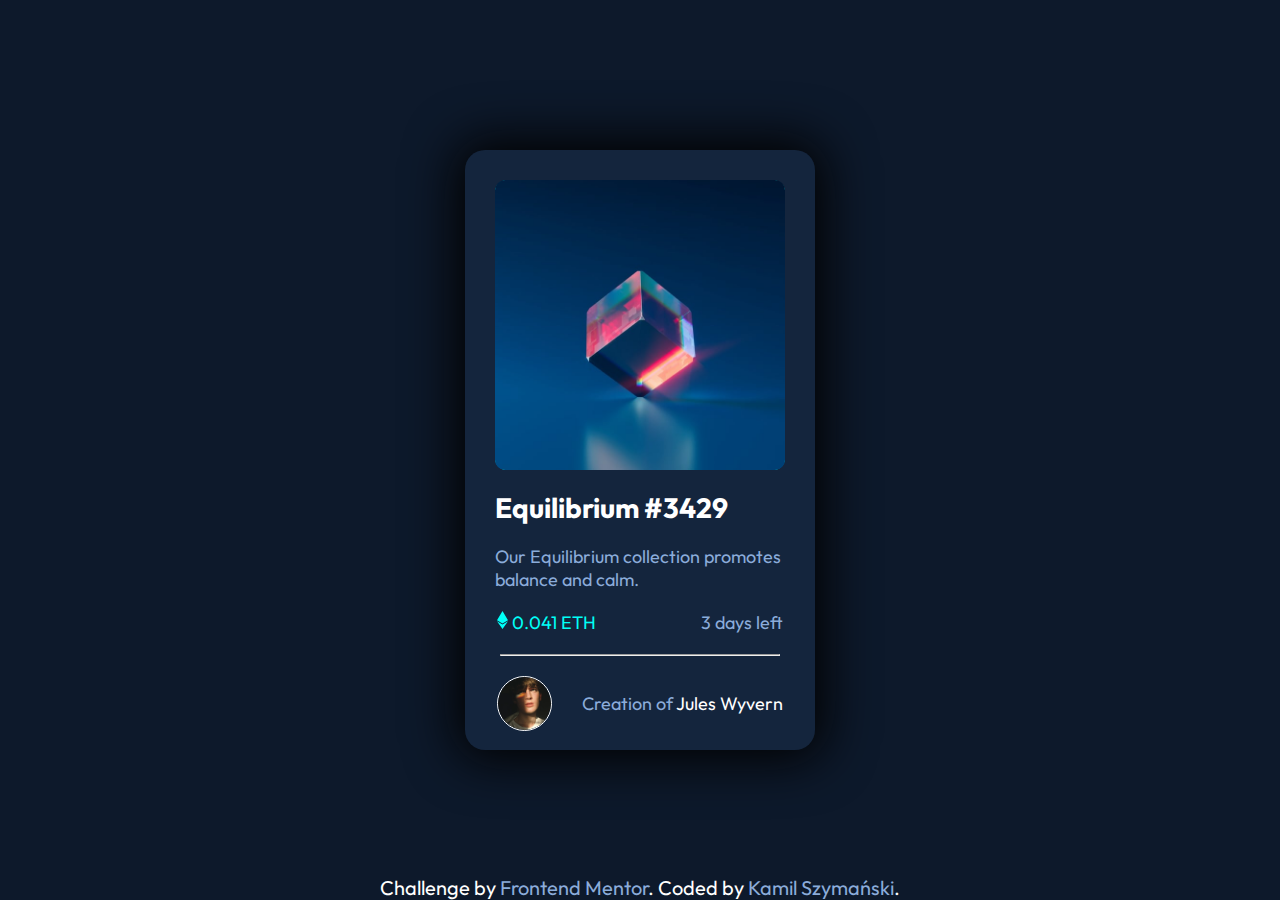
==== Challenge 1 - NFT preview card component/index.html @ 508d5bfb "Add files via upload" ====
<!DOCTYPE html>
<html lang="en">
  <head>
    <meta charset="UTF-8" />
    <meta name="viewport" content="width=device-width, initial-scale=1.0" />
    <meta name=”description” content="NFT preview card component">
    <!-- displays site properly based on user's device -->
    <link
      rel="icon"
      type="image/png"
      sizes="32x32"
      href="./images/favicon-32x32.png"
    />
    <title>Frontend Mentor | NFT preview card component</title>
    <link rel="stylesheet" href="style.css" />
  </head>
  <body>
    <main class="main">
      <div class="images">
        <img class="img_eye" src="images/icon-view.svg" alt="eye_icon" />
        <img
          class="image__main"
          src="images/image-equilibrium.jpg"
          alt="main_image"
        />
      </div>
      <h1 class="main_heading">Equilibrium #3429</h1>
      <p class="paragraph">
        Our Equilibrium collection promotes balance and calm.
      </p>
      <div class="price__time">
        <p class="price">
          <img src=images/icon-ethereum.svg alt="etherum_icon"> 0.041 ETH
        </p>
        <p class="time">3 days left</p>
      </div>
      <hr />
      <div class="info">
        <img class="creator" src="images/image-avatar.png" alt="avatar" />
        <p class="name">
          Creation of <span class="span__text">Jules Wyvern</span>
        </p>
      </div>
    </main>
    <div class="attribution">
      Challenge by
      <a href="https://www.frontendmentor.io?ref=challenge" target="_blank"
        >Frontend Mentor</a
      >. Coded by
      <a href="https://github.com/szymKamil" target="_blank">Kamil Szymański</a
      >.
    </div>
  </body>
</html>
---- Challenge 1 - NFT preview card component/style.css ----
@import url("https://fonts.googleapis.com/css2?family=Lato:ital,wght@0,100;0,300;0,400;0,700;0,900;1,100;1,300;1,400;1,700&family=Outfit:wght@300;400;600&family=Poppins&display=swap");

:root {
  --veryDarkBlueMain: hsl(217, 54%, 11%);
  --veryDarkBlueSecondary: hsl(216, 50%, 16%);
  --veryDarkBlueLine: hsl(215, 32%, 27%);
  --white: hsl(0, 0%, 100%);
  --softBlue: hsl(215, 51%, 70%);
  --cyan: hsl(178, 100%, 50%);
  --black: rgb(3, 3, 3);
}

* {
  box-sizing: border-box;
  margin: 0;
  padding: 0;
}

html {
  font-size: 62.5%;
  font-family: "Outfit", sans-serif;
}

body {
  background-color: var(--veryDarkBlueMain);
  display: flex;
  justify-content: center;
  align-items: center;
}

.main {
  position: absolute;
  background: var(--veryDarkBlueSecondary);
  top: 15rem;
  border-radius: 2rem;
  height: 60rem;
  width: 35rem;
  box-shadow: 0 0 5rem 1rem var(--black);
  display: flex;
  flex-direction: column;
}

.images {
  display: flex;
  justify-content: center;
  align-items: center;
  margin-top: 3rem;
  margin-left: auto;
  margin-right: auto;
  width: 29rem;
  height: 29rem;
  background-color: var(--cyan);
  border-radius: 1.2rem;
}

.image__main {
  width: 100%;
  margin-left: auto;
  margin-right: auto;
  border-radius: 1rem;
  z-index: 1;
}

.img_eye {
  position: absolute;
}

.main_heading {
  color: var(--white);
  font-size: 2.8rem;
  margin: 2rem 3rem;
}

.paragraph,
.name {
  color: var(--softBlue);
  font-size: 1.8rem;
  margin-left: 3rem;
}

.price__time,
.info {
  margin: 2rem 3.2rem;
  display: flex;
  justify-content: space-between;
  align-items: center;
  font-size: 1.8rem;
}

.price {
  color: var(--cyan);
}
.time,
a {
  color: var(--softBlue);
  text-decoration: none;
}

.creator {
  border-radius: 3rem;
  width: 5.5rem;
  border: solid 1px var(--white);
}

hr {
  width: 80%;
  margin: auto;
  color: var(--softBlue);
}

.span__text,
.attribution {
  color: var(--white);
  justify-self: center;
  text-align: center;
}

.attribution {
  position: absolute;
  bottom: 0;
  font-size: 2rem;
}

/* Hover animations  */

.main_heading,
.span__text,
.image__main {
  transition: 0.5s ease-in-out;
}

.main_heading:hover,
.span__text:hover,
.image__main:hover {
  color: var(--cyan);
  cursor: pointer;
}

.image__main:hover {
  opacity: 0.4;
}

/* Phone size laout */

@media screen and (max-width: 390px) {
  .main {
    top: 7rem;
  }
}
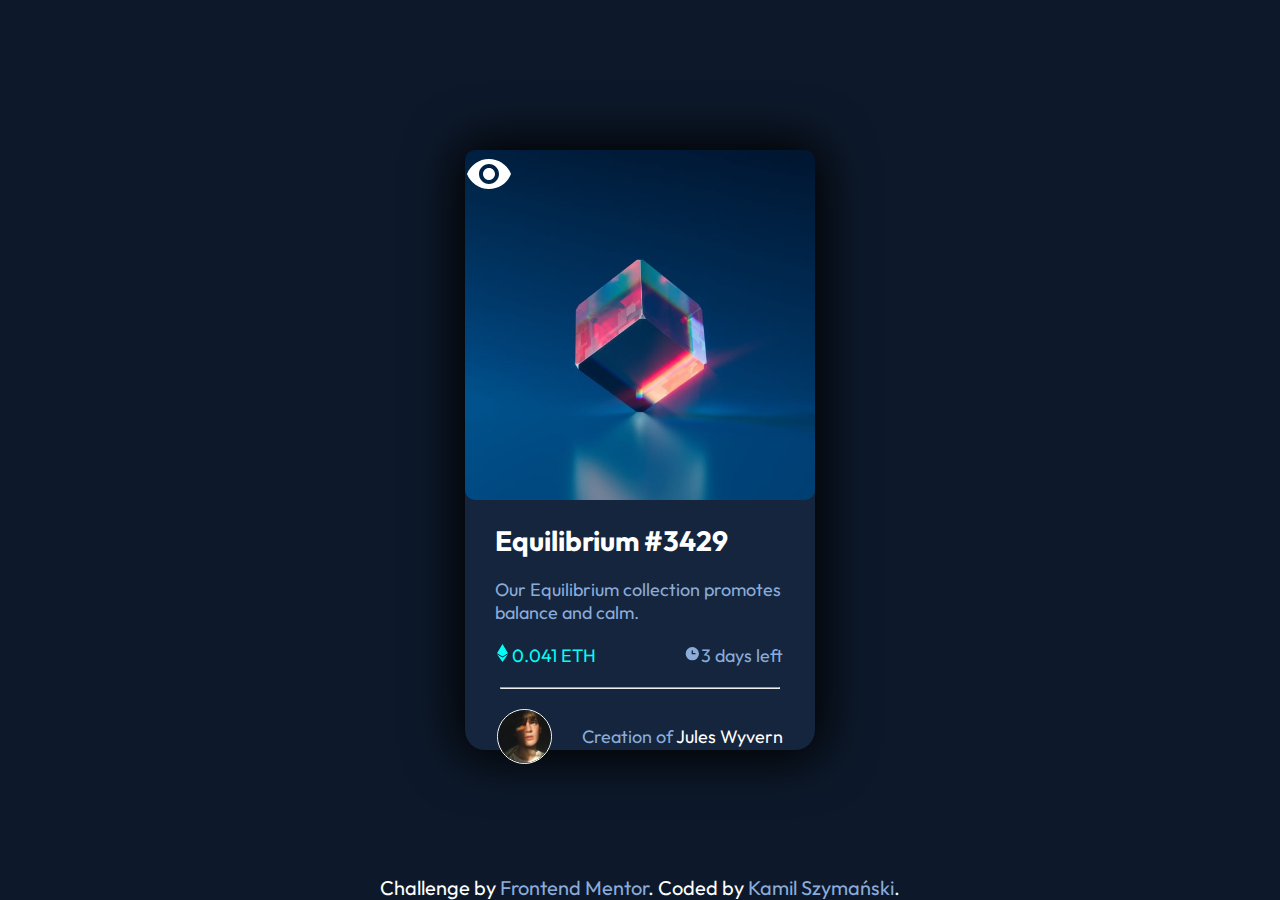
==== commit 12e735cd: "Update index.html" ====
--- a/Challenge 1 - NFT preview card component/index.html
+++ b/Challenge 1 - NFT preview card component/index.html
@@ -3,7 +3,7 @@
   <head>
     <meta charset="UTF-8" />
     <meta name="viewport" content="width=device-width, initial-scale=1.0" />
-    <meta name=”description” content="NFT preview card component">
+    <meta name="”description”" content="NFT preview card component" />
     <!-- displays site properly based on user's device -->
     <link
       rel="icon"
@@ -16,7 +16,7 @@
   </head>
   <body>
     <main class="main">
-      <div class="images">
+      <div class="image__background">
         <img class="img_eye" src="images/icon-view.svg" alt="eye_icon" />
         <img
           class="image__main"
@@ -32,7 +32,13 @@
         <p class="price">
           <img src=images/icon-ethereum.svg alt="etherum_icon"> 0.041 ETH
         </p>
-        <p class="time">3 days left</p>
+        <p class="time">
+          <img
+            src="images/icon-clock.svg"
+            alt="icon-clock"
+            class="clock_icon"
+          />3 days left
+        </p>
       </div>
       <hr />
       <div class="info">
